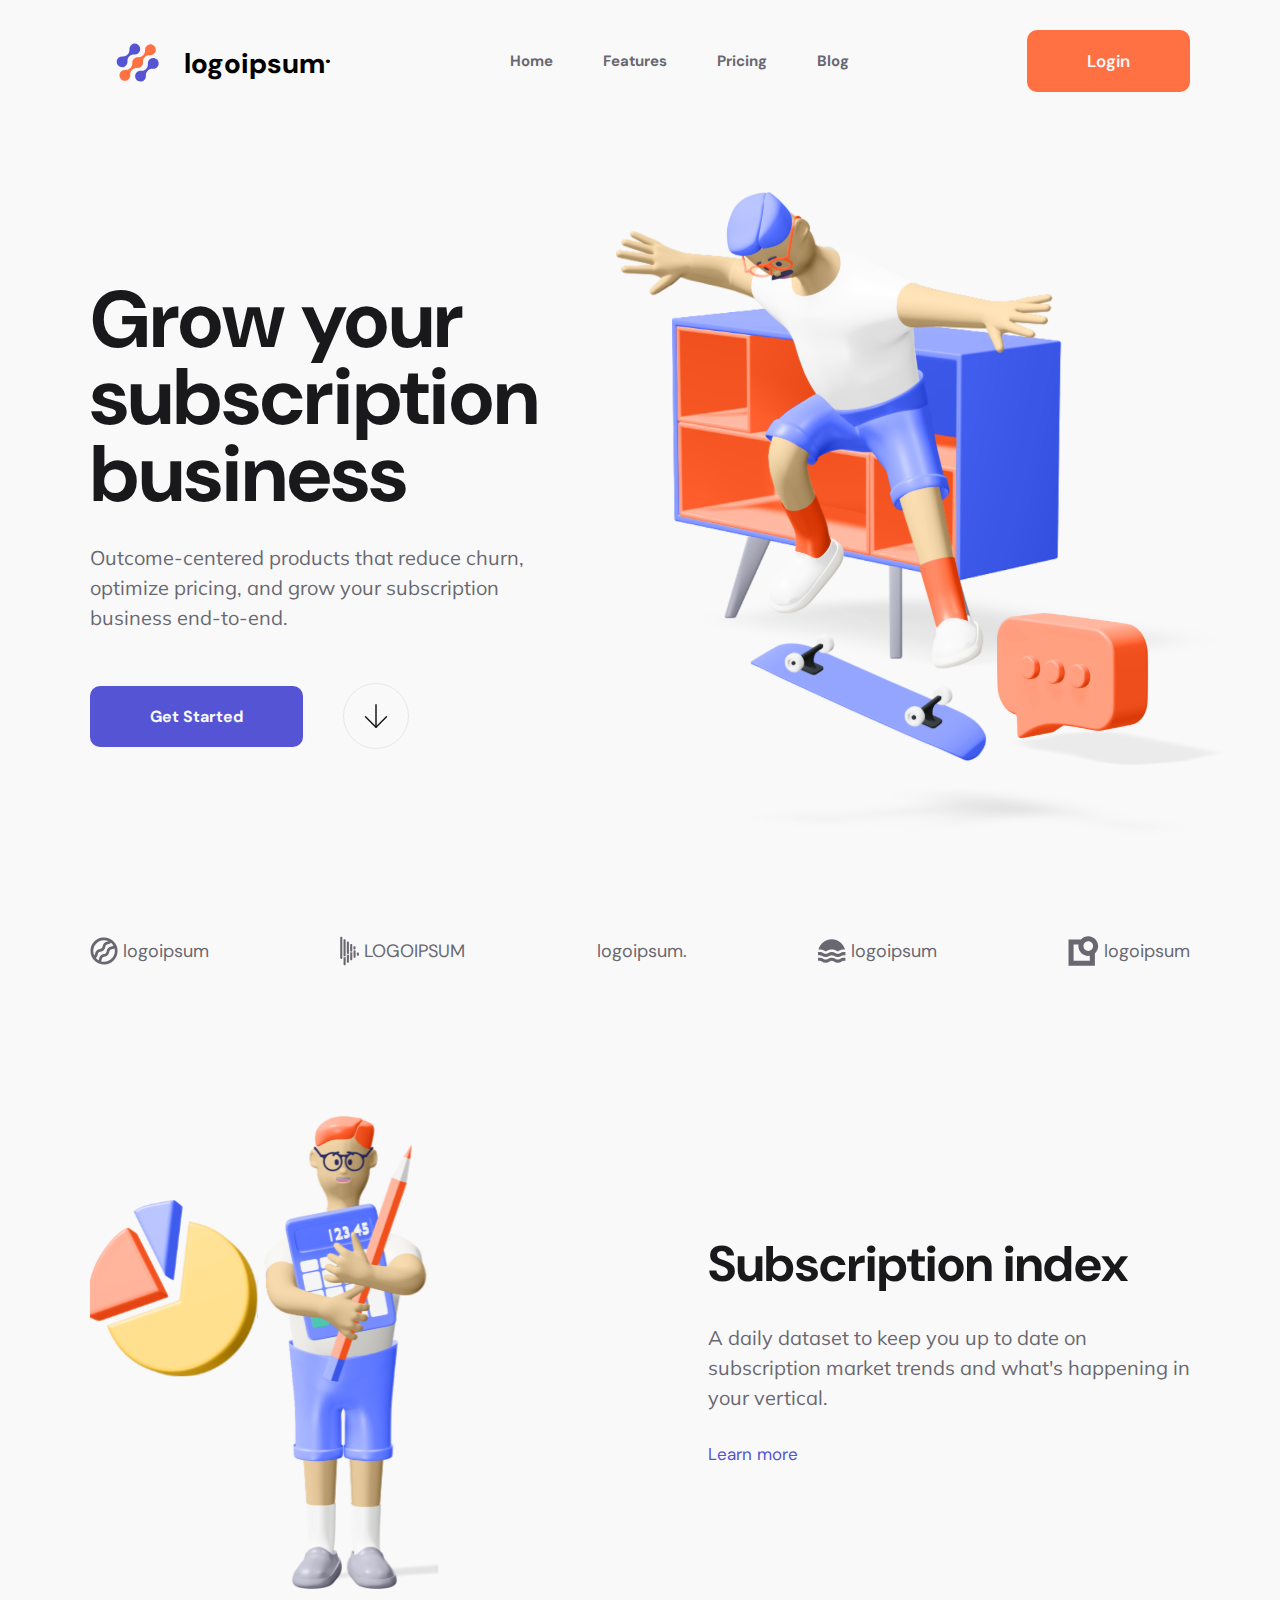
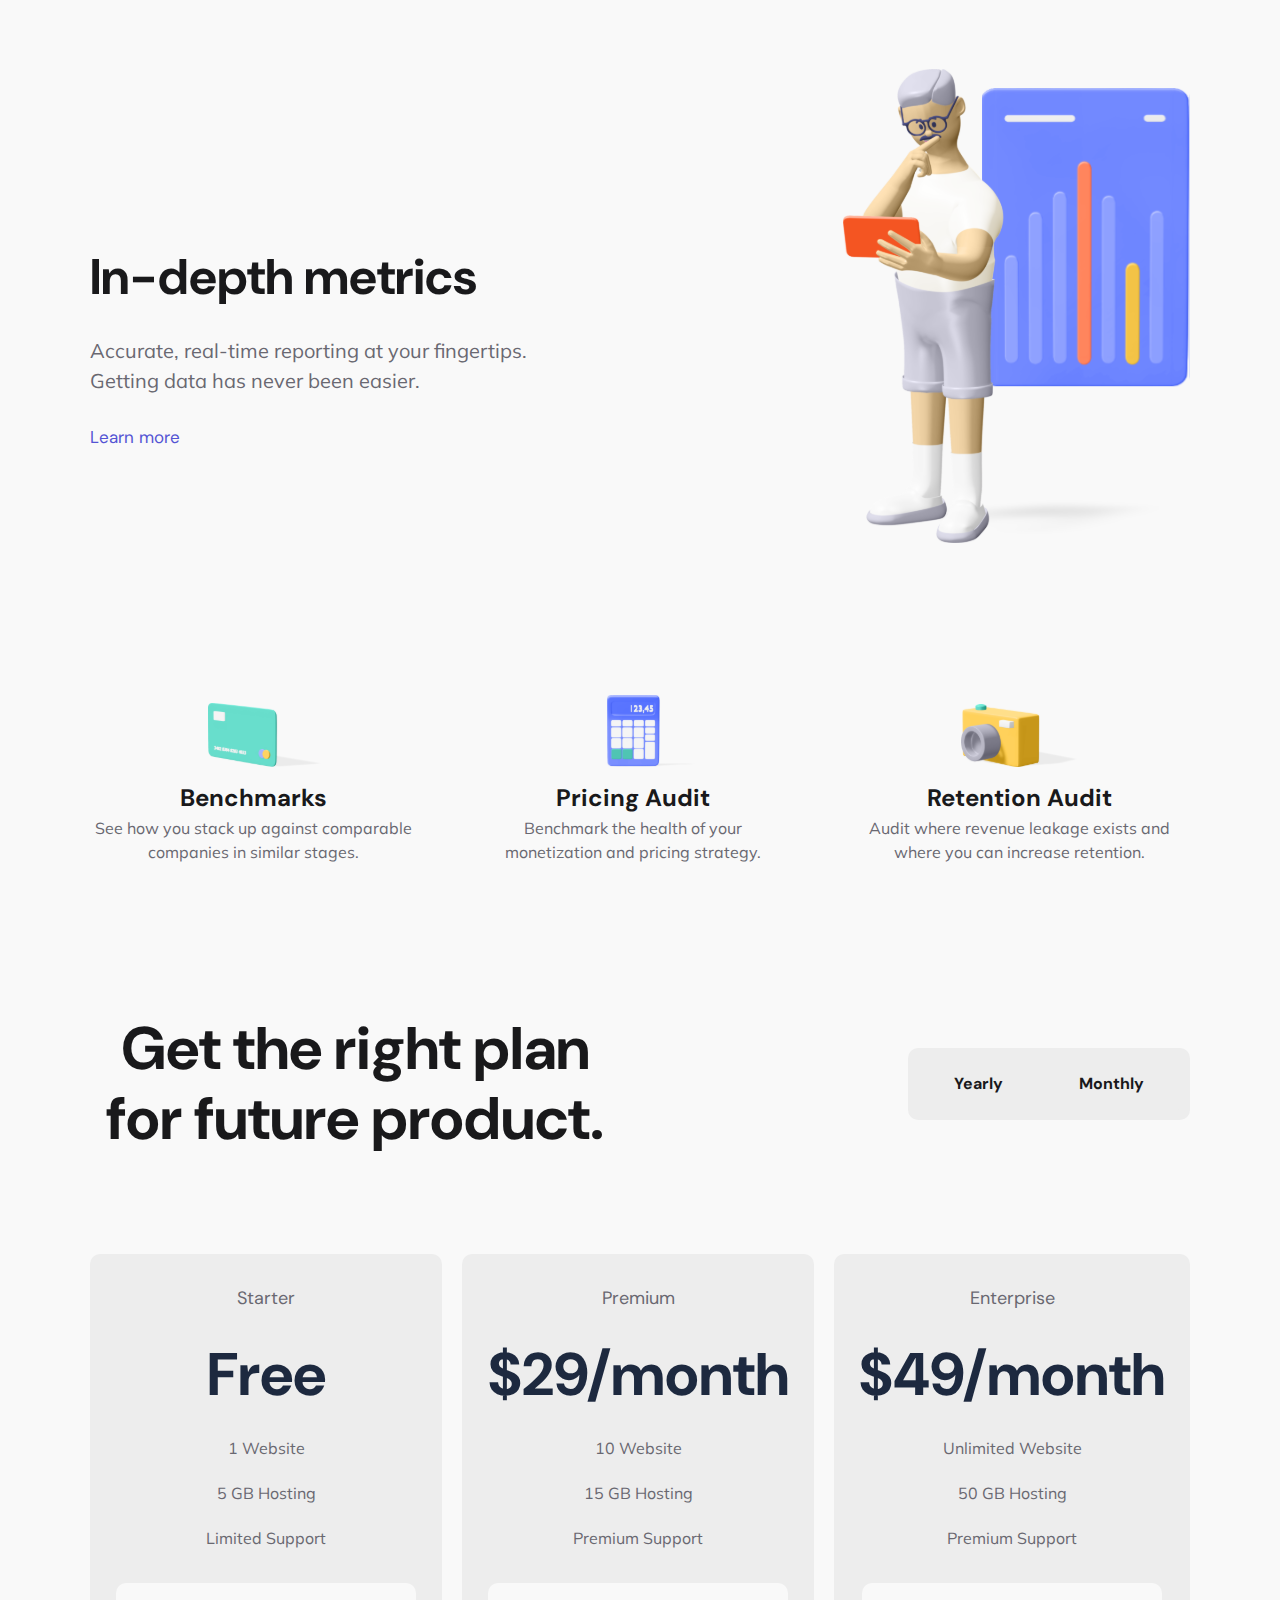
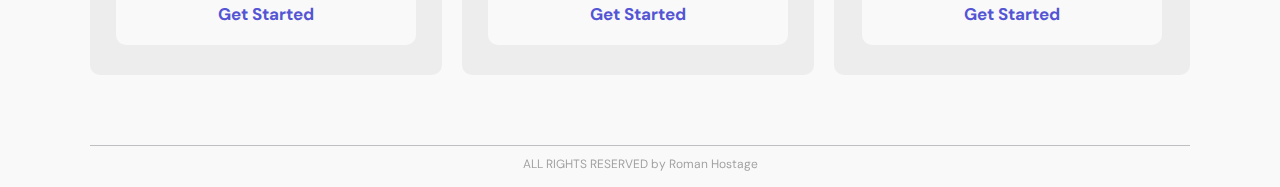
==== Auth/index.html @ c8aea3ae "Add files via upload" ====
<html lang="en">
<head>
	<meta charset="UTF-8">
	<title>HomeWork_Test</title>
	<link href="https://fonts.googleapis.com/css2?family=DM+Sans:ital,opsz,wght@0,9..40,100..1000;1,9..40,100..1000&display=swap" rel="stylesheet">
	<link href="https://fonts.googleapis.com/css2?family=Mulish:ital,wght@0,200..1000;1,200..1000&display=swap" rel="stylesheet">
	<link rel="stylesheet" href="style.css">
	<script src="app.js" defer></script>
</head>

<body>

	<header class="header">
		<div class="header__wrap">

			<div class="header__logo">
				<div class="header__logo_icons">
					<img src="img/logo/logo_main.svg" alt="logo" class="logo1">
					<img src="img/logo/logo_main2.svg" alt="logo" class="logo2">
					<img src="img/logo/logo_main-3.svg" alt="logo" class="logo3">
				</div>
				<div class="header__logo_text"><a href="#">logoipsum<sup>.</sup></a></div>
			</div>

			<nav class="header__nav">
				<ul lass="header__nav_list">
					<li class="header__nav_items"><a href="#">Home</a></li>
					<li class="header__nav_items"><a href="#">Features</a></li>
					<li class="header__nav_items"><a href="#">Pricing</a></li>
					<li class="header__nav_items"><a href="#">Blog</a></li>
				</ul>
			</nav>

			<button id="modalBtn" class="header__button">
				<a href="#">Login</a>
			</button>

		</div>
	</header>


	<main class="main">

		<section class="section__hero">
			<div class="section__hero_wrap">

				<div class="section__hero_info">
					<h1 class="section__hero_h">Grow your subscription business</h1>
					<p class="section__hero_p">Outcome-centered products that reduce churn, optimize pricing, and grow your subscription business end-to-end.</p>
					<div class="section__hero_buttons">
						<button class="section__hero_buttons-btn"><a href="#">Get Started</a></button>
						<a href="#cards"><img src="img/main/arrow-down.svg" alt="arrow-down" class="section__hero_buttons-icon"></a>
					</div>
				</div>

				<div class="section__hero_img">
					<img src="img/main/main_1.svg" alt="hero">
				</div>

			</div>
		</section>


		<section class="section__logos">
			<div class="section__logos_wrap">
				<a href="#" class="section__logos_wrap-item"><img src="img/logo/logo_1.svg" alt="logo">logoipsum</a>
				<a href="#" class="section__logos_wrap-item"><img src="img/logo/logo_2.svg" alt="logo">LOGOIPSUM</a>
				<a href="#" class="section__logos_wrap-item">logoipsum.</a>
				<a href="#" class="section__logos_wrap-item"><img src="img/logo/logo_3.svg" alt="logo">logoipsum</a>
				<a href="#" class="section__logos_wrap-item"><img src="img/logo/logo_4.svg" alt="logo">logoipsum</a>
			</div>
		</section>


		<section class="section__sub">
			<div class="section__sub_wrap">

				<div class="section__sub_img">
					<img src="img/main/main_2.svg" alt="sub">
				</div>

				<div class="section__sub_info">
					<h2 class="section__sub_info-h">Subscription index</h2>
					<p class="section__sub_info-p">A daily dataset to keep you up to date on <br> subscription market trends and what's happening in <br> your vertical.</p>
					<a href="#" class="section__sub_info-link">Learn more</a>
				</div>

			</div>
		</section>


		<section class="section__metrics">
			<div class="section__metrics_wrap">

				<div class="section__metrics_info">
					<h2 class="section__metrics_info-h">In-depth metrics</h2>
					<p class="section__metrics_info-p">Accurate, real-time reporting at your fingertips. <br> Getting data has never been easier.</p>
					<a href="#" class="section__metrics_info-link">Learn more</a>
				</div>

				<div class="section__metrics_img">
					<img src="img/main/main_3.svg" alt="metrics">
				</div>

			</div>
		</section>


		<section class="section__infos">
			<div class="section__infos_wrap">

				<div class="section__infos_wrap-card">
					<img src="img/main/icon_card.svg" alt="card">
					<h3 class="section__infos_wrap-card-h">Benchmarks</h3>
					<p class="section__infos_wrap-card-p">See how you stack up against comparable companies in similar stages.</p>
				</div>

				<div class="section__infos_wrap-card">
					<img src="img/main/icon_calc.svg" alt="card">
					<h3 class="section__infos_wrap-card-h">Pricing Audit</h3>
					<p class="section__infos_wrap-card-p">Benchmark the health of your monetization and pricing strategy.</p>
				</div>

				<div class="section__infos_wrap-card">
					<img src="img/main/icon_photo.svg" alt="card">
					<h3 class="section__infos_wrap-card-h">Retention Audit</h3>
					<p class="section__infos_wrap-card-p">Audit where revenue leakage exists and where you can increase retention.</p>
				</div>

			</div>
		</section>


		<section class="section__tariff">
			<div class="section__tariff_wrap">

				<div class="section__tariff_info">
					<h1 class="section__tariff_info-text">Get the right plan for future product.</h1>
					<div class="section__tariff_info-buttons">
						<button class="section__tariff_info-buttons-btn1">Yearly</button>
						<button class="section__tariff_info-buttons-btn2">Monthly</button>
					</div>
				</div>

			</div>
		</section>


		<section class="section__cards" id="cards">
			<div class="section__wrap">

				<div class="section__cards_wrap">
					<h3 class="section__cards_wrap-name">Starter</h3>
					<h4 class="section__cards_wrap-info">Free</h4>
					<ul class="section__cards_wrap-list">
						<li class="section__cards_wrap-items">1 Website</li>
						<li class="section__cards_wrap-items">5 GB Hosting</li>
						<li class="section__cards_wrap-items">Limited Support</li>
					</ul>
					<button class="section__cards_wrap-btn"><a href="#">Get Started</a></button>
				</div>

			<div class="section__cards_wrap">
				<h3 class="section__cards_wrap-name">Premium</h3>
				<h4 class="section__cards_wrap-info">$29/month</h4>
				<ul class="section__cards_wrap-list">
					<li class="section__cards_wrap-items">10 Website</li>
					<li class="section__cards_wrap-items">15 GB Hosting</li>
					<li class="section__cards_wrap-items">Premium Support</li>
				</ul>
				<button class="section__cards_wrap-btn"><a href="#">Get Started</a></button>
			</div>

			<div class="section__cards_wrap">
				<h3 class="section__cards_wrap-name">Enterprise</h3>
				<h4 class="section__cards_wrap-info">$49/month</h4>
				<ul class="section__cards_wrap-list">
					<li class="section__cards_wrap-items">Unlimited Website</li>
					<li class="section__cards_wrap-items">50 GB Hosting</li>
					<li class="section__cards_wrap-items">Premium Support</li>
				</ul>
				<button class="section__cards_wrap-btn"><a href="#">Get Started</a></button>
			</div>

			</div>
		</section>

		<div class="arr">ALL RIGHTS RESERVED by Roman Hostage</div>

	</main>

	<div class="modal-menu">
		<div class="modal-menu__wrapper">
			<button id="modalBtnClose" class="modalCloseBtn">
				<svg width="24" height="24" viewBox="0 0 24 24" fill="white" xmlns="http://www.w3.org/2000/svg"> <path d="M6.2253 4.81108C5.83477 4.42056 5.20161 4.42056 4.81108 4.81108C4.42056 5.20161 4.42056 5.83477 4.81108 6.2253L10.5858 12L4.81114 17.7747C4.42062 18.1652 4.42062 18.7984 4.81114 19.1889C5.20167 19.5794 5.83483 19.5794 6.22535 19.1889L12 13.4142L17.7747 19.1889C18.1652 19.5794 18.7984 19.5794 19.1889 19.1889C19.5794 18.7984 19.5794 18.1652 19.1889 17.7747L13.4142 12L19.189 6.2253C19.5795 5.83477 19.5795 5.20161 19.189 4.81108C18.7985 4.42056 18.1653 4.42056 17.7748 4.81108L12 10.5858L6.2253 4.81108Z" fill="white"/>
				</svg>
			</button>
			<div class="modal-menu__window">
				<h1 id="modalText" class="modalText">Авторизация</h1>
				<form id="loginForm" class="loginForm">
					<input type="text" name="login" placeholder="Имя" required>
					<div style="display:flex; justify-content: space-between; gap: 10px; max-width: 100%;">
						<input style="width: 90%;" id="password" type="password" name="password" placeholder="Пароль" required>
						<div class="togglePassword" id="togglePassword"><img class="btnPassword" src="img/solar--eye-closed-bold.svg" alt=""></div>
					</div>
					<span id="password-error"></span>
					<button type="submit" class="submitBtn">Войти</button>
				</form>
			</div>
			<div id="successMessage" style="display: none;">
				<h1 class="modalText">Вы успешно авторизовались!</h1>
				<p>Добро пожаловать, <span id="welcomeUser"></span>!</p>
			</div>
		</div>
	</div>

	<div class="modal-fade"></div>

</body>

</html>

<!-- 
setTimeout(() => {
	closeModal();
}, 3000); -->
---- Auth/style.css ----
* {
	padding: 0;
	margin: 0;
	box-sizing: border-box;
	font-family: DM Sans, sans-serif;
}

.no-scroll {
	overflow-y: hidden;
}

html, body {
	width: 100%;
	height: 100%;
	background-color: #f9f9f9;
	color: #19191B;
	scroll-behavior: smooth;
}

/* HEADER */

.header {
	width: 100%;
	margin-top: 30px;
	display: flex;
	justify-content: center;
}

.header__wrap {
	width: 1100px;
	display: flex;
	justify-content: space-between;
	align-items: center;
	text-align: center;
}

.header__logo {
	display: flex;
}

.header__logo_icons {
	display: block;
	position: relative;
	top: 4px;
}

.logo1 {
	position: relative;
	right: -26px;
	top: -13px;
}

.logo3 {
	position: relative;
	left: -25px;
	top: 1px;
}

.header__logo_text {
	font-weight: 800;
	font-size: 28px;
}

.header__logo_text a {
	text-decoration: none;
	color: black;
}

.header__nav ul {
	display: flex;
	justify-content: center;
	gap: 50px;
}

.header__nav_items {
	list-style-type: none;
	font-weight: 700;
	font-size: 15px;
	line-height: 20px;
}

.header__nav_items a {
	position: relative;
	text-decoration: none;
	color: #696871;
	cursor: pointer;
}

.header__nav_items a:hover {
	color: #414045;
}

.header__nav_items a:active {
	color: #FF7143;
	transition: all 0.1s ease-in-out;
}

.header__nav_items a::before {
	content: '';
	width: 100%;
	height: 0.5px;
	background-color: #5454D4;
	position: absolute;
	left: 0px;
	top: 25px;
	transform: scaleX(0);
}

.header__nav_items a:hover::before {
	transform: scaleX(1);
	transition: transform 0.3s;
}

.header__button {
	padding: 20px 60px;
	background-color: #FF7143;

	border: none;
	border-radius: 10px;

	font-weight: 600;
	font-size: 17px;

	transition: transform 0.5s
}

.header__button:hover {
	transform: translateY(5px);
}

.header__button a {
	text-decoration: none;
	color:#f9f9f9;
	cursor: pointer;
}


/* MAIN-Hero */


.main {
	width: 100%;
	display: flex;
	flex-direction: column;
	justify-content: center;
	align-items: center;
}


.section__hero {
	margin-top: 100px;
	width: 1100px;
}

.section__hero_wrap {
	display: flex;
}

.section__hero_info {
	margin-top: 90px;
}

.section__hero_h {
	font-weight: 700;
	font-size: 80px;
	line-height: 77px;
}

.section__hero_p {
	margin-top: 30px;
	font-family: Mulish, sans-serif;
	font-weight: 400;
	font-size: 20px;
	line-height: 30px;
	color: #696871;
}

.section__hero_buttons {
	margin-top: 50px;
	display: flex;
	flex-direction: row;
	align-items: center;
	gap: 40px;
}

.section__hero_buttons-btn {
	padding: 20px 60px;
	font-weight: 700;
	font-size: 16px;
	background-color: #5454D4;

	border: none;
	border-radius: 10px;

	transition: transform 0.5s;
}

.section__hero_buttons-btn a {
	text-decoration: none;
	color:#f9f9f9;
	cursor: pointer;
}

.section__hero_buttons-btn:hover {
	transform: translateY(5px);
}

.section__hero_buttons-icon {
	border: 1px solid #E7E7E7;
	border-radius: 50%;
	padding: 20px;
}

.section__hero_img {
	margin-left: 77px;
}

/* MAIN-Logos */

.section__logos {
	margin-top: 100px;
	width: 1100px;
}

.section__logos_wrap {
	display: flex;
	align-items: center;
	text-align: center;
	justify-content: space-between;
	gap: 120px;
}

.section__logos_wrap-item {
	display: flex;
	align-items: center;
	gap: 5px;
	transition: transform 0.5s;
}

.section__logos_wrap-item:hover {
	transform: translateY(5px);
}

.section__logos_wrap a {
	text-decoration: none;
	color:#696871;
	cursor: pointer;
	font-size: 18px;
}


/* MAIN-Sub */

.section__sub {
	margin-top: 150px;
	width: 1100px;
}

.section__sub_wrap {
	display: flex;
	justify-content: space-between;
}

.section__sub_info {
	margin-top: 120px;
	display: flex;
	flex-direction: column;
	gap: 30px;
}

.section__sub_info-h {
	font-weight: 700;
	font-size: 50px;
	line-height: 57px;
}

.section__sub_info-p {
	font-family: Mulish, sans-serif;
	font-weight: 400;
	font-size: 20px;
	line-height: 30px;
	color: #696871;
}

.section__sub_info-link {
	text-decoration: none;
	font-weight: 700px;
	font-size: 17px;
	line-height: 22px;
	color: #5454D4;

	transition: transform 0.5s;
}

.section__sub_info-link:hover {
	transform: translateY(5px);
	color: #2b2be2;
}


/* MAIN-Metrics */

.section__metrics {
	margin-top: 80px;
	width: 1100px;
}

.section__metrics_wrap {
	display: flex;
	justify-content: space-between;
}

.section__metrics_info {
	margin-top: 180px;
	display: flex;
	flex-direction: column;
	gap: 30px;
}

.section__metrics_info-h {
	font-weight: 700;
	font-size: 50px;
	line-height: 57px;
}

.section__metrics_info-p {
	font-family: Mulish, sans-serif;
	font-weight: 400;
	font-size: 20px;
	line-height: 30px;
	color: #696871;
}

.section__metrics_info-link {
	text-decoration: none;
	font-weight: 700px;
	font-size: 17px;
	line-height: 22px;
	color: #5454D4;

	transition: transform 0.5s;
}

.section__metrics_info-link:hover {
	transform: translateY(5px);
	color: #2b2be2;
}



/* MAIM-Infos */

.section__infos {
	margin-top: 140px;
	width: 1100px;
}

.section__infos_wrap {
	display: flex;
	justify-content: space-between;
	gap: 70px;
}

.section__infos_wrap-card {
	display: flex;
	flex-direction: column;
	align-items: center;
	text-align: center;
}

.section__infos_wrap-card-h {
	font-weight: 700;
	font-size: 24px;
	line-height: 36px;
	color: #19191B;
}

.section__infos_wrap-card-p {
	font-family: Mulish, sans-serif;
	font-weight: 400;
	font-size: 16px;
	line-height: 24px;
	color: #696871;
}

.section__tariff {
	margin-top: 150px;
	width: 1100px;
}

.section__tariff_wrap {

}

.section__tariff_info {
	display: flex;
	justify-content: space-between;
	align-items: center;
	text-align: center;
}

.section__tariff_info-text {
	width: 530px;
	font-weight: 700;
	font-size: 60px;
	line-height: 70px;
	color: #19191B;
}

.section__tariff_info-buttons {
	display: flex;
	gap: 0px;
	padding: 8px;
	border: none;
	border-radius: 10px;
	background-color: #ededed
}

.section__tariff_info-buttons-btn1 {
	padding: 18px 38px;
	font-weight: 700;
	font-size: 16px;
	line-height: 20px;
	color: #19191B;
	background-color: #ededed;
	border: none;
	border-radius: 10px 0px 0px 10px;
}

.section__tariff_info-buttons-btn2 {
	padding: 18px 38px;
	font-weight: 700;
	font-size: 16px;
	line-height: 20px;
	color: #19191B;
	background-color: #ededed;
	border: none;
	border-radius: 0px 10px 10px 0px;
}

.section__tariff_info-buttons-btn1:hover {
	color: #f9f9f9;
	background-color: #5454D4;
	transition: all 0.5s ease-in-out;

}

.section__tariff_info-buttons-btn2:hover {
	color: #f9f9f9;
	background-color: #5454D4;
	transition: all 0.5s ease-in-out;
}


/* MAIN-Cards */

.section__cards {
	margin-top: 100px;
	width: 1100px;
}

.section__wrap {
	display: flex;
	justify-content: center;
	text-align: center;
	gap: 20px;
}

.section__cards_wrap {
	width: 370px;
	display: flex;
	flex-direction: column;
	align-items: center;
	gap: 35px;
	background-color: #ededed;
	padding: 30px 25px;
	border-radius: 10px;
	transition: 1s;
}

.section__cards_wrap-name {
	font-weight: 400;
	font-size: 18px;
	line-height: 28px;
	color: #696871;
}

.section__cards_wrap-info {
	font-weight: 700;
	font-size: 60px;
	line-height: 56px;
	color: #1D293F;
}

.section__cards_wrap-list {
	list-style-type: none;
	display: flex;
	flex-direction: column;
	gap: 25px;
}

.section__cards_wrap-items {
	font-family: Mulish, sans-serif;
	font-weight: 400;
	color: #696871;
}

.section__cards_wrap-btn {
	width: 300px;
	background-color: #f9f9f9;
	padding: 20px 40px;
	border: none;
	border-radius: 10px;
	cursor: pointer;
}

.section__cards_wrap-btn a {
	color: #5454D4;
	text-decoration: none;
	font-weight: 700;
	font-size: 17px;
	line-height: 22px;
}

.section__cards_wrap:hover {
	transform: scale(1.05);
	transition: all 0.5s ease-in-out;
	user-select: none;
	background-color: #FF7143;

		.section__cards_wrap-name {
				color: #f9f9f9;
				transition: all 0.5s ease-in-out;
		}
		.section__cards_wrap-info {
			color: #f9f9f9;
			transition: all 0.5s ease-in-out;
		}
		.section__cards_wrap-items {
			color: #f9f9f9;
			transition: all 0.5s ease-in-out;
		}
		.section__cards_wrap-btn {
			background-color: #9F3919;
			transition: all 0.5s ease-in-out;
		}
		.section__cards_wrap-btn a {
			color: #f9f9f9;
			transition: all 0.5s ease-in-out;
		}
}

.arr {
	width: 1100px;
	border-top: 1px solid #696871;
	text-align: center;
	margin-top: 70px;
	padding-top: 10px;
	padding-bottom: 15px;
	font-size: 12px;
	opacity: 0.4;
}

/* MODAL */

.modal-fade {
	position: absolute;
	z-index: 9;
	left: 0;
	top: 0;
	width: 100%;
	height: 100%;
	background-color: rgba(86, 86, 86, 0.95);
	
	opacity: 0;
	pointer-events: none;
	transition: all .3s ease-in;
}

.modal-fade_open {
	opacity: 1;
	pointer-events: all;
}

.modal-menu {
	position: fixed;
	top: 50%;
	left: 50%;
	
	transform: translate(-50%, -50%) scale(0);
	z-index: 10;
	margin: 0 auto;

	width: auto;
	height: auto;

	opacity: 0;
	pointer-events: none;
	transition: all .3s ease-in;
}

.modal-menu_open {
	opacity: 1;
	pointer-events: all;
	user-select: none;
	transform: translate(-50%, -50%) scale(1.2);
}

.modalCloseBtn {
	width: 30px;
	background-color: transparent;
	border: none;
	transition: all .3s ease-in-out;
}

.modalCloseBtn:hover {
	transform: scale(1.3);
	transition: all .3s ease-in-out;
}

.modal-menu__wrapper {
	width: 100%;
	height: 100%;
	padding: 35px;
	display: flex;
	flex-direction: column;
	gap: 15px;
	box-shadow: rgba(0, 0, 0, 0.15) 2.4px 2.4px 3.2px;
	border-radius: 10px;
	background-color: #ff7243da;
}

.modal-menu__window {
	display: flex;
	flex-direction: column;
	align-items: center;
	gap: 40px;

	width: 450px;
}

.modalText {
	font-family: Mulish, sans-serif;
	font-size: 36px;
	color: #E7E7E7; 
}

.loginForm {
	width: 100%;
	display: flex;
	flex-direction: column;
	gap: 20px;
}

input {
	max-width: 100%;
	padding: 10px;
	border: none;
	outline: none;

	font-size: 16px;
	font-family: Mulish, sans-serif;

	border-radius: 5px;
}

.submitBtn {
	padding: 10px;
	font-family: Mulish, sans-serif;
	font-size: 18px;
}

.togglePassword {
	display: flex;
	align-items: center;
	justify-content: center;
	transition: .2s ease-in-out;
	transition-duration: 222ms;
	transform: scale(1.2);

	cursor: pointer;
}

.togglePassword:hover {
	opacity: 0.7;

	transition: .2s ease-in-out;
	transition-duration: 222ms;
}

.togglePassword:active {
	transform: scale(1);
	transition-duration: 111ms;
}

.submitBtn {
	border: none;
	border-radius: 5px;
	background-color: #9f38198f;
	color: #E7E7E7;
	transition-duration: 333ms;

}

.submitBtn:hover {
	background-color: #9f3819de;
	transition-duration: 333ms;
	color: #f9f9f9;
}

#password-error {
	font-size: 20px;
}

#successMessage {
	max-width: 540px;
	display: flex;
	flex-direction: column;
	align-items: center;
	gap: 20px;
	text-align: center;
	padding-top: 30px;
	padding-bottom: 30px;
}

.modalText {
	text-wrap: balance;
	font-size: 30px;
}

#successMessage p {
	font-size: 24px;
	color: #E7E7E7;
	font-family: Mulish, sans-serif;
}
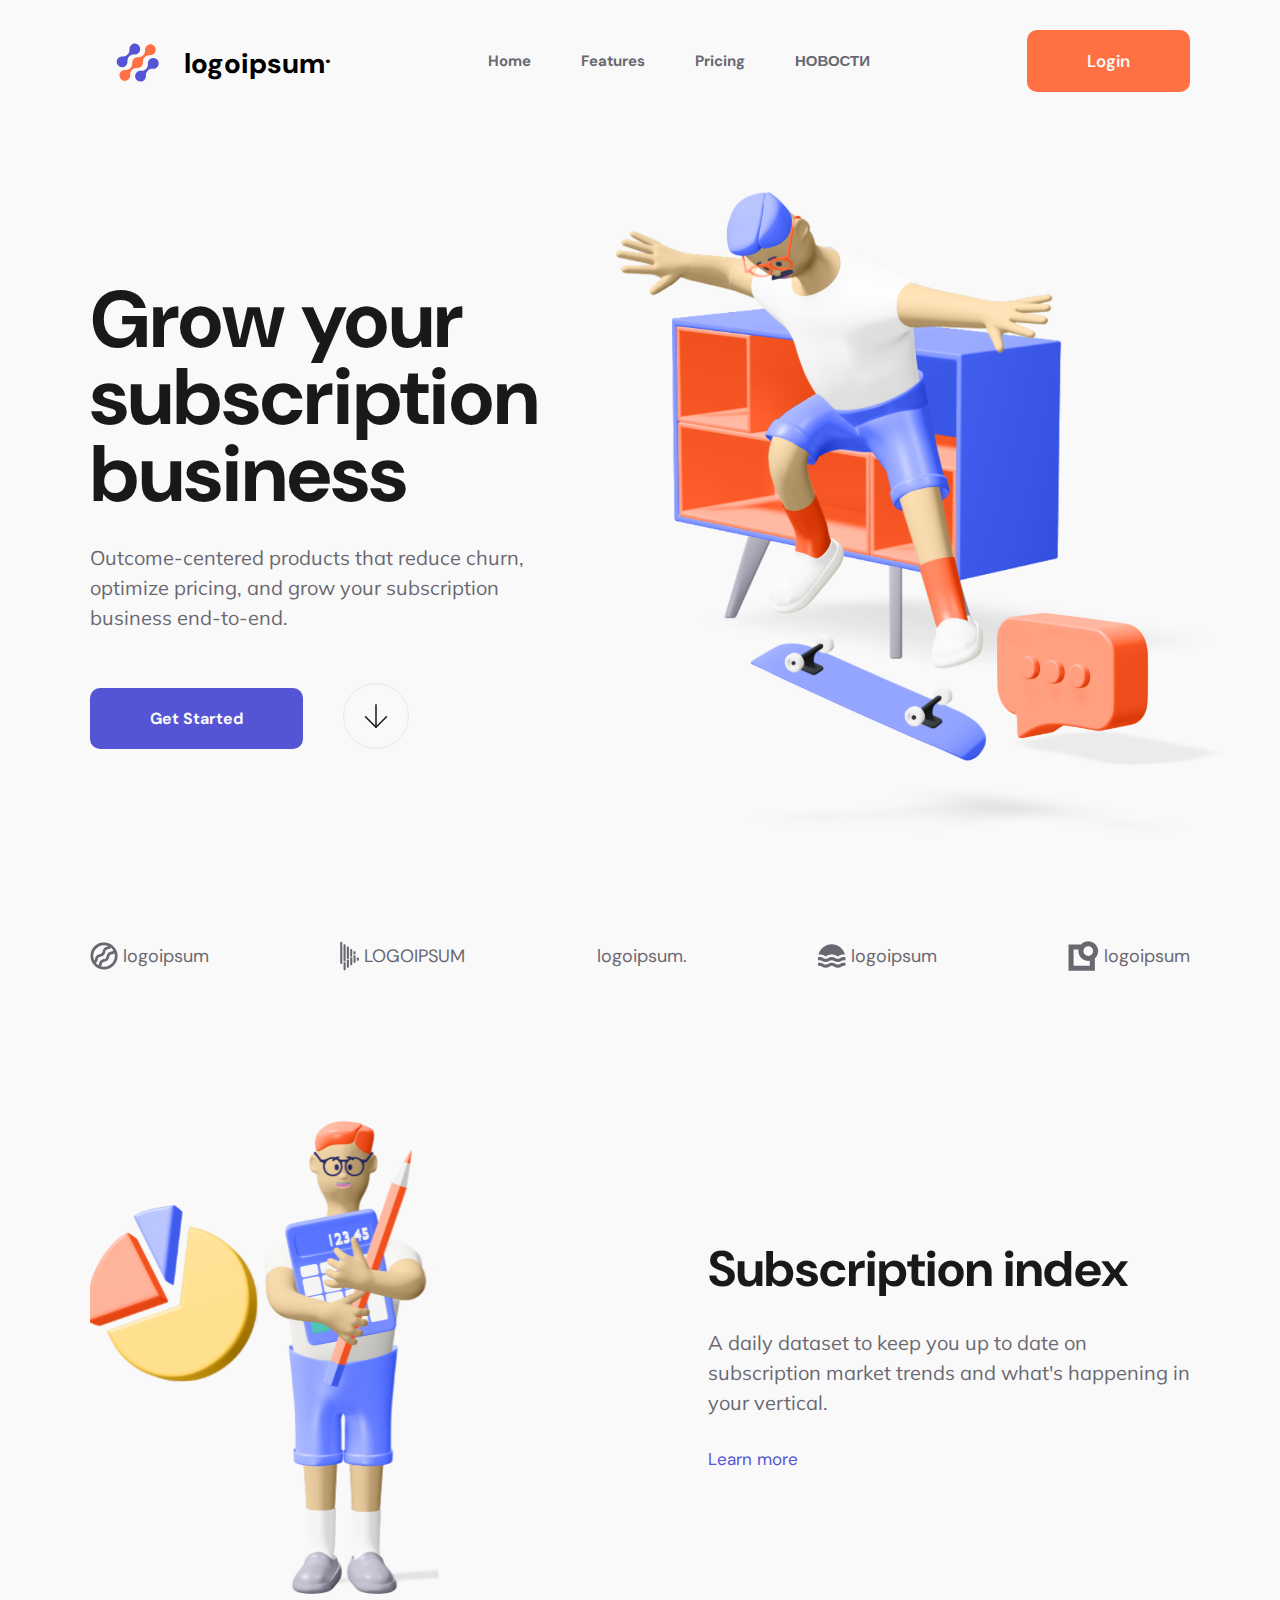
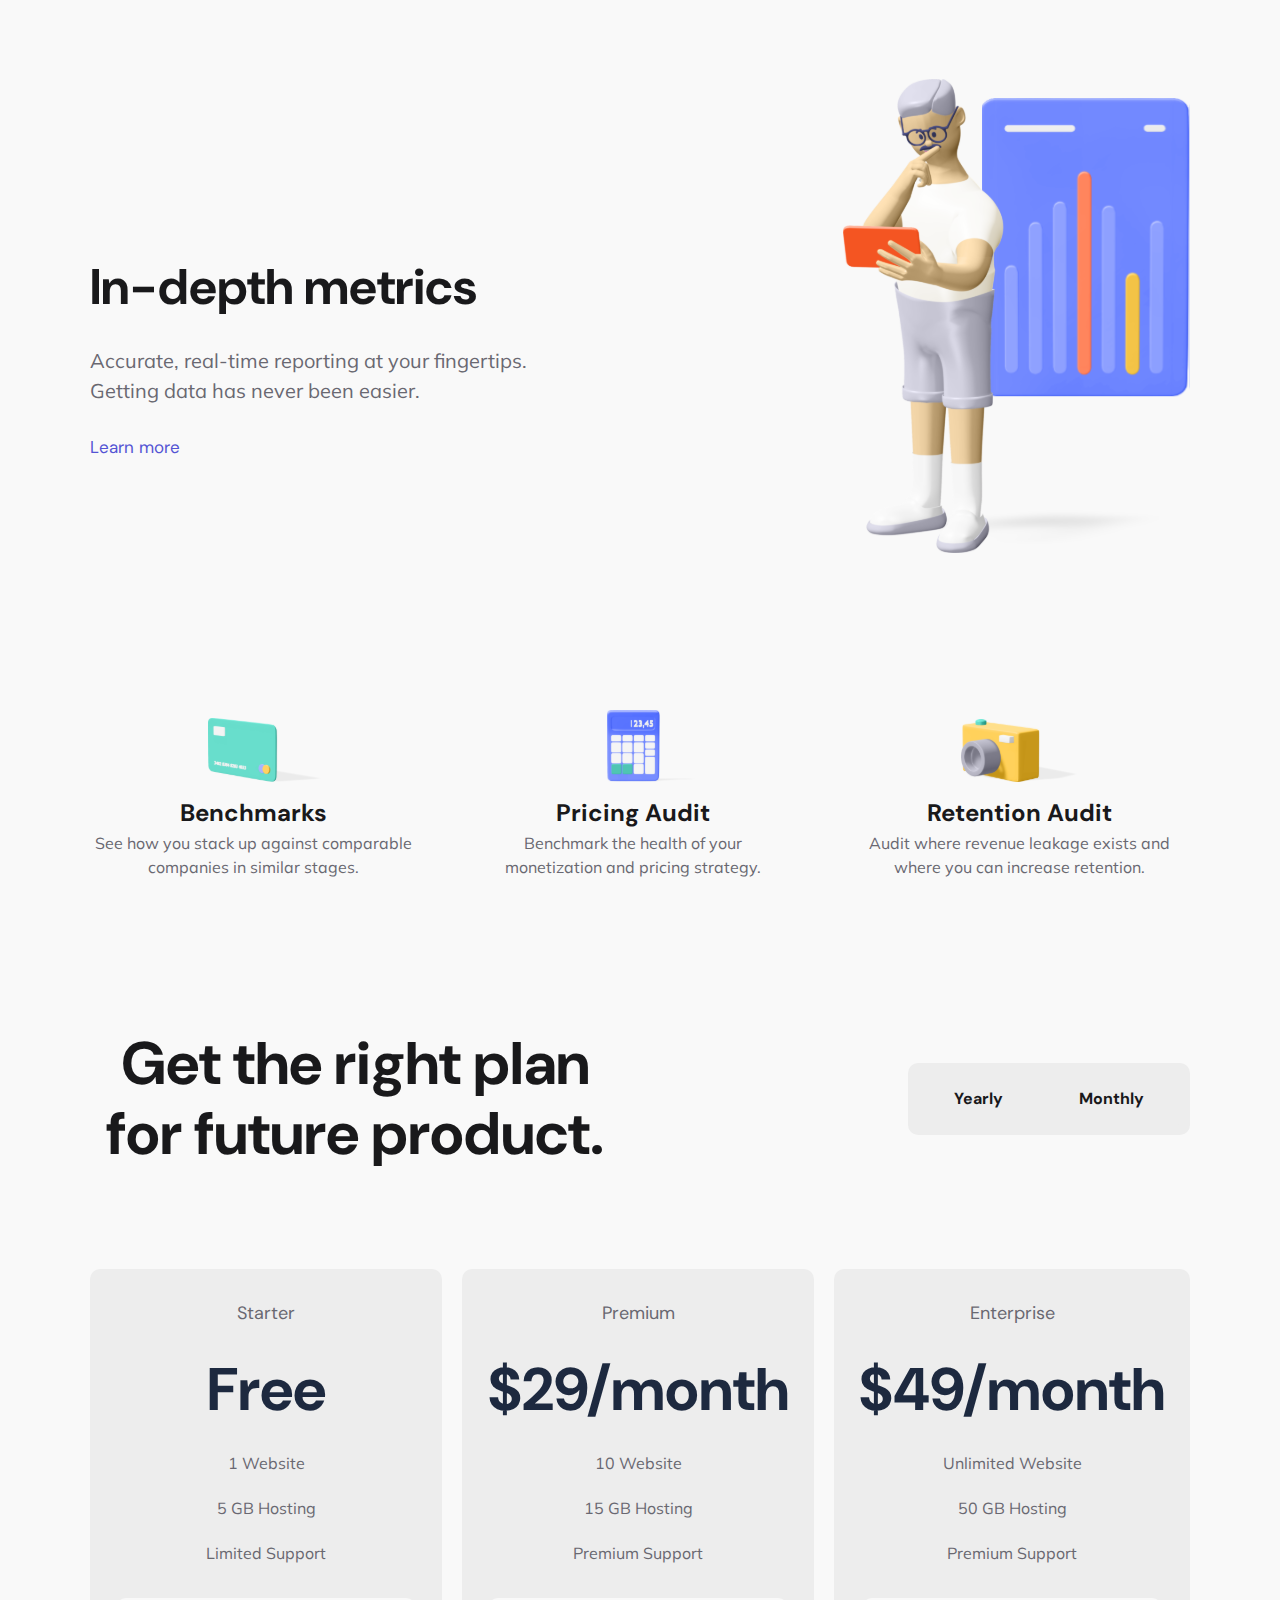
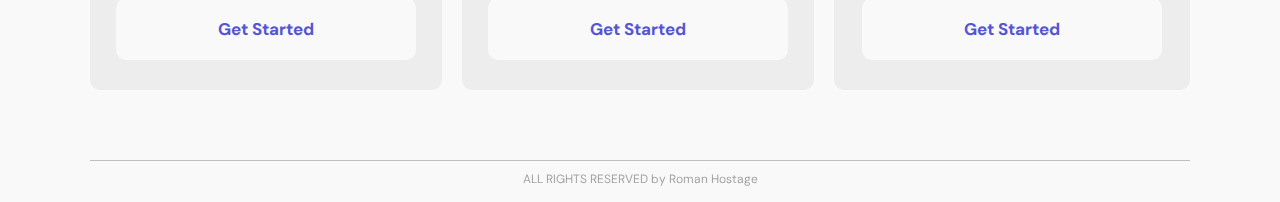
==== commit 46728580: "add 'NEWS'" ====
--- a/Auth/index.html
+++ b/Auth/index.html
@@ -1,7 +1,8 @@
+<!DOCTYPE html>
 <html lang="en">
 <head>
 	<meta charset="UTF-8">
-	<title>HomeWork_Test</title>
+	<title>AUTH and NEWS</title>
 	<link href="https://fonts.googleapis.com/css2?family=DM+Sans:ital,opsz,wght@0,9..40,100..1000;1,9..40,100..1000&display=swap" rel="stylesheet">
 	<link href="https://fonts.googleapis.com/css2?family=Mulish:ital,wght@0,200..1000;1,200..1000&display=swap" rel="stylesheet">
 	<link rel="stylesheet" href="style.css">
@@ -27,7 +28,7 @@
 					<li class="header__nav_items"><a href="#">Home</a></li>
 					<li class="header__nav_items"><a href="#">Features</a></li>
 					<li class="header__nav_items"><a href="#">Pricing</a></li>
-					<li class="header__nav_items"><a href="#">Blog</a></li>
+					<li class="header__nav_items"><a href="news.html">НОВОСТИ</a></li>
 				</ul>
 			</nav>
 
@@ -203,10 +204,21 @@
 						<input style="width: 90%;" id="password" type="password" name="password" placeholder="Пароль" required>
 						<div class="togglePassword" id="togglePassword"><img class="btnPassword" src="img/solar--eye-closed-bold.svg" alt=""></div>
 					</div>
-					<span id="password-error"></span>
+					<div style="display:flex; justify-content: space-between; gap: 10px; max-width: 100%;">
+						<input style="width: 90%;" id="confirmPassword" type="password" name="confirmPassword" placeholder="Подтвердите пароль" required>
+						<div class="togglePassword" id="toggleConfirmPassword"><img class="btnPassword" src="img/solar--eye-closed-bold.svg" alt=""></div>
+					</div>
+					<div class="span__errors">
+						<span id="password-error"></span>
+						<span id="confirm-password-error"></span>
+					</div>
 					<button type="submit" class="submitBtn">Войти</button>
 				</form>
-			</div>
+				<p style="text-align: center; margin-top: 10px;">
+					Нет аккаунта? <a href="#" id="switchToRegister">Зарегистрироваться</a>
+				</p>
+			</div>
+			
 			<div id="successMessage" style="display: none;">
 				<h1 class="modalText">Вы успешно авторизовались!</h1>
 				<p>Добро пожаловать, <span id="welcomeUser"></span>!</p>
@@ -218,9 +230,4 @@
 
 </body>
 
-</html>
-
-<!-- 
-setTimeout(() => {
-	closeModal();
-}, 3000); -->+</html>--- a/Auth/style.css
+++ b/Auth/style.css
@@ -708,10 +708,6 @@
 	color: #f9f9f9;
 }
 
-#password-error {
-	font-size: 20px;
-}
-
 #successMessage {
 	max-width: 540px;
 	display: flex;
@@ -734,3 +730,31 @@
 	font-family: Mulish, sans-serif;
 }
 
+#password-error,
+#confirm-password-error {
+	font-size: 15px;
+}
+
+/* NEWS */
+
+.news-container {
+	margin: 20px;
+	padding: 10px;
+	border: 1px solid #ccc;
+	border-radius: 5px;
+	background: grey;
+}
+.news-item {
+	margin-bottom: 15px;
+	padding: 10px;
+	background-color: #f9f9f9;
+	border: 1px solid #ddd;
+	border-radius: 5px;
+}
+.news-item h3 {
+	margin-top: 0;
+}
+
+.header__button_home {
+	margin: 20px;
+}